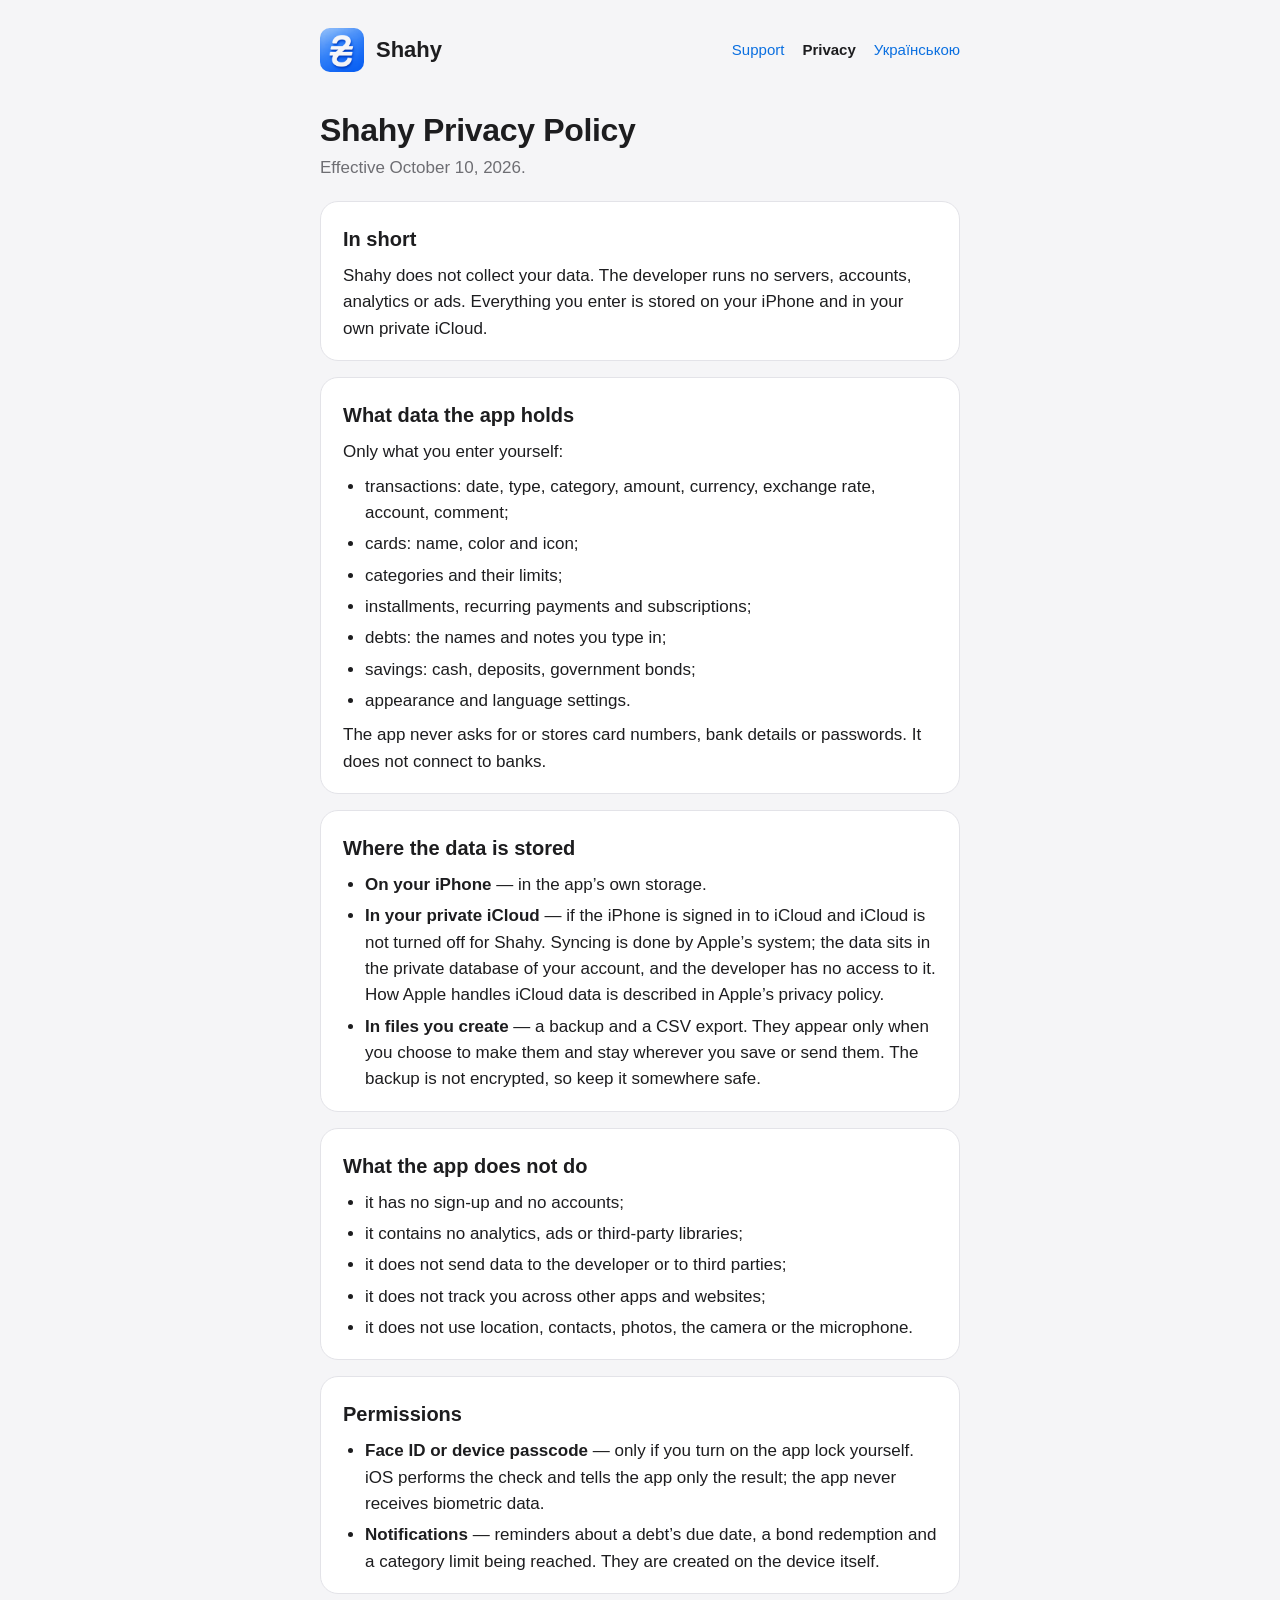
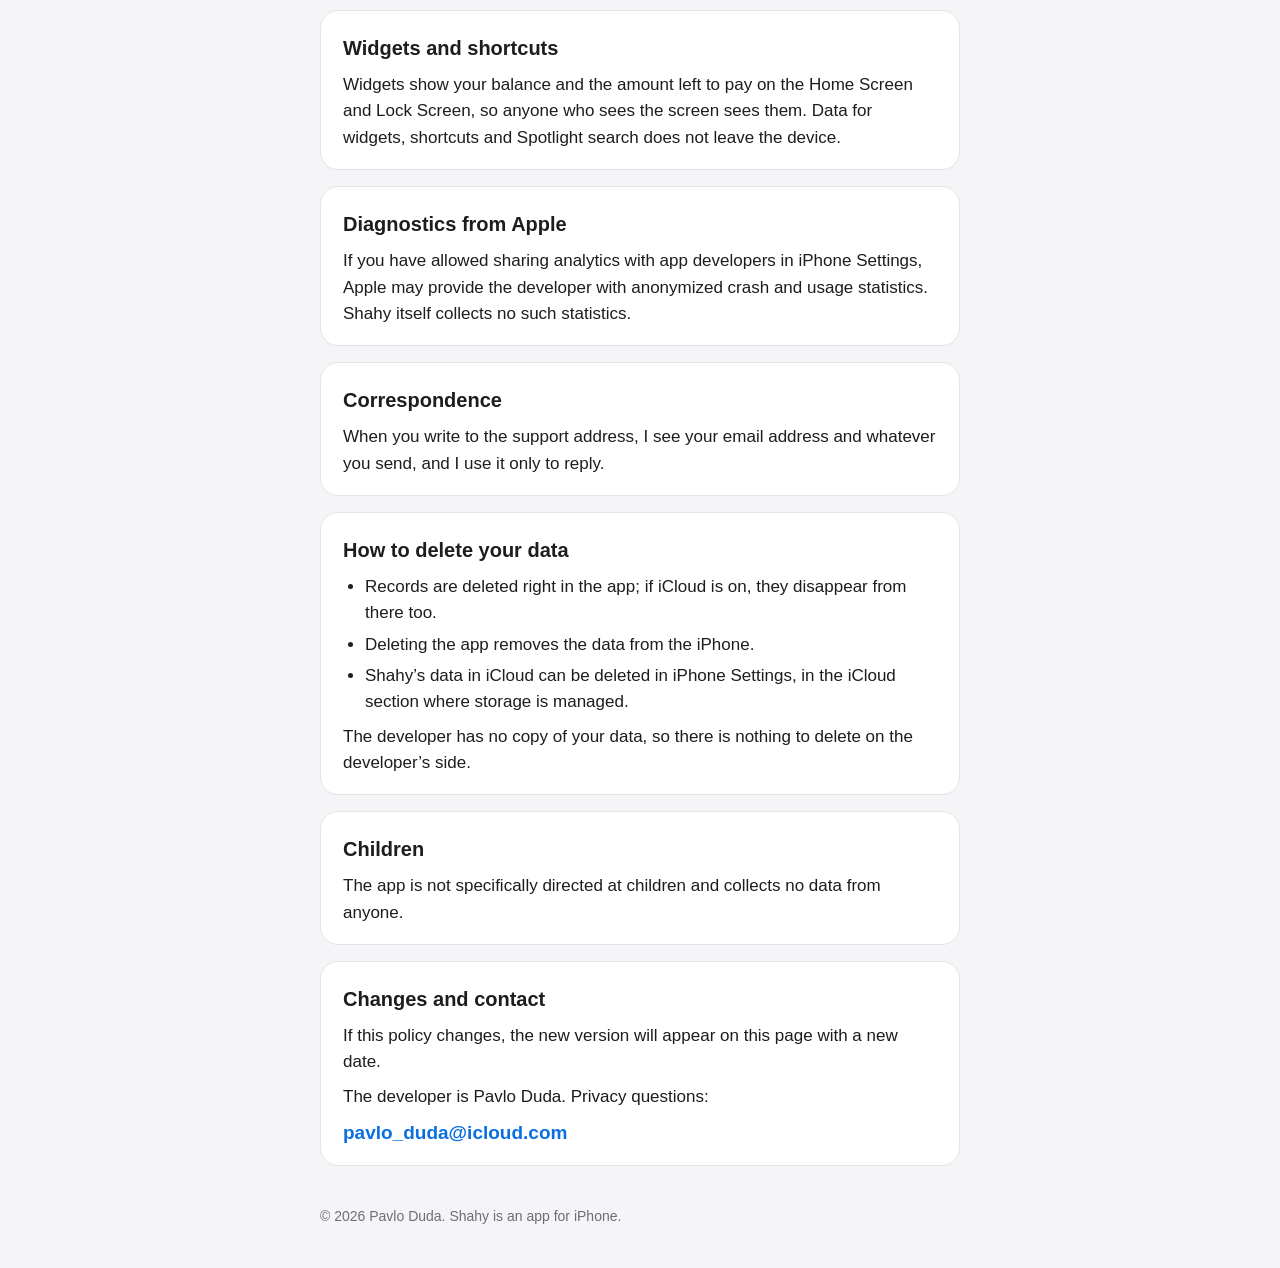
==== privacy/index.html @ a719e2cd "Support and privacy policy pages for Shahy Co-Authored-By: Claude Opus 5.5 <noreply@anthropic.com>" ====
<!doctype html>
<html lang="en">
<head>
<meta charset="utf-8">
<meta name="viewport" content="width=device-width, initial-scale=1">
<title>Shahy — Privacy Policy</title>
<meta name="description" content="Privacy policy of the Shahy app: it collects no data.">
<link rel="stylesheet" href="../style.css">
<link rel="icon" href="../icon.png">
</head>
<body>
<header>
  <div class="wrap">
    <a class="brand" href="../"><img src="../icon.png" alt="" width="44" height="44"><span>Shahy</span></a>
    <nav>
      <a href="../">Support</a>
      <a href="../privacy/" aria-current="page">Privacy</a>
      <a href="../uk/privacy/" lang="uk" hreflang="uk">Українською</a>
    </nav>
  </div>
</header>
<main>
  <div class="wrap">
    <h1>Shahy Privacy Policy</h1>
    <p class="lead">Effective October 10, 2026.</p>

    <section>
      <h2>In short</h2>
      <p>Shahy does not collect your data. The developer runs no servers, accounts, analytics or ads. Everything you enter is stored on your iPhone and in your own private iCloud.</p>
    </section>

    <section>
      <h2>What data the app holds</h2>
      <p>Only what you enter yourself:</p>
      <ul>
        <li>transactions: date, type, category, amount, currency, exchange rate, account, comment;</li>
        <li>cards: name, color and icon;</li>
        <li>categories and their limits;</li>
        <li>installments, recurring payments and subscriptions;</li>
        <li>debts: the names and notes you type in;</li>
        <li>savings: cash, deposits, government bonds;</li>
        <li>appearance and language settings.</li>
      </ul>
      <p>The app never asks for or stores card numbers, bank details or passwords. It does not connect to banks.</p>
    </section>

    <section>
      <h2>Where the data is stored</h2>
      <ul>
        <li><strong>On your iPhone</strong> — in the app’s own storage.</li>
        <li><strong>In your private iCloud</strong> — if the iPhone is signed in to iCloud and iCloud is not turned off for Shahy. Syncing is done by Apple’s system; the data sits in the private database of your account, and the developer has no access to it. How Apple handles iCloud data is described in Apple’s privacy policy.</li>
        <li><strong>In files you create</strong> — a backup and a CSV export. They appear only when you choose to make them and stay wherever you save or send them. The backup is not encrypted, so keep it somewhere safe.</li>
      </ul>
    </section>

    <section>
      <h2>What the app does not do</h2>
      <ul>
        <li>it has no sign-up and no accounts;</li>
        <li>it contains no analytics, ads or third-party libraries;</li>
        <li>it does not send data to the developer or to third parties;</li>
        <li>it does not track you across other apps and websites;</li>
        <li>it does not use location, contacts, photos, the camera or the microphone.</li>
      </ul>
    </section>

    <section>
      <h2>Permissions</h2>
      <ul>
        <li><strong>Face ID or device passcode</strong> — only if you turn on the app lock yourself. iOS performs the check and tells the app only the result; the app never receives biometric data.</li>
        <li><strong>Notifications</strong> — reminders about a debt’s due date, a bond redemption and a category limit being reached. They are created on the device itself.</li>
      </ul>
    </section>

    <section>
      <h2>Widgets and shortcuts</h2>
      <p>Widgets show your balance and the amount left to pay on the Home Screen and Lock Screen, so anyone who sees the screen sees them. Data for widgets, shortcuts and Spotlight search does not leave the device.</p>
    </section>

    <section>
      <h2>Diagnostics from Apple</h2>
      <p>If you have allowed sharing analytics with app developers in iPhone Settings, Apple may provide the developer with anonymized crash and usage statistics. Shahy itself collects no such statistics.</p>
    </section>

    <section>
      <h2>Correspondence</h2>
      <p>When you write to the support address, I see your email address and whatever you send, and I use it only to reply.</p>
    </section>

    <section>
      <h2>How to delete your data</h2>
      <ul>
        <li>Records are deleted right in the app; if iCloud is on, they disappear from there too.</li>
        <li>Deleting the app removes the data from the iPhone.</li>
        <li>Shahy’s data in iCloud can be deleted in iPhone Settings, in the iCloud section where storage is managed.</li>
      </ul>
      <p>The developer has no copy of your data, so there is nothing to delete on the developer’s side.</p>
    </section>

    <section>
      <h2>Children</h2>
      <p>The app is not specifically directed at children and collects no data from anyone.</p>
    </section>

    <section>
      <h2>Changes and contact</h2>
      <p>If this policy changes, the new version will appear on this page with a new date.</p>
      <p>The developer is Pavlo Duda. Privacy questions:</p>
      <p><a class="mail" href="mailto:pavlo_duda@icloud.com">pavlo_duda@icloud.com</a></p>
    </section>
  </div>
</main>
<footer>
  <div class="wrap">© 2026 Pavlo Duda. Shahy is an app for iPhone.</div>
</footer>
</body>
</html>
---- style.css ----
:root {
  color-scheme: light dark;
  --bg: #f5f5f7; --card: #ffffff; --text: #1d1d1f; --muted: #6e6e73;
  --accent: #0a6fe0; --line: #e3e3e8;
}
@media (prefers-color-scheme: dark) {
  :root { --bg: #000000; --card: #1c1c1e; --text: #f5f5f7; --muted: #98989d; --accent: #4aa3ff; --line: #2c2c2e; }
}
* { box-sizing: border-box; }
html { -webkit-text-size-adjust: 100%; }
body {
  margin: 0; background: var(--bg); color: var(--text);
  font: 17px/1.55 -apple-system, BlinkMacSystemFont, "SF Pro Text", "Segoe UI", Roboto, "Helvetica Neue", sans-serif;
}
.wrap { max-width: 680px; margin: 0 auto; padding: 0 20px; }
header .wrap { display: flex; align-items: center; justify-content: space-between; gap: 12px 20px; flex-wrap: wrap; padding-top: 28px; padding-bottom: 8px; }
.brand { display: flex; align-items: center; gap: 12px; color: inherit; text-decoration: none; font-size: 22px; font-weight: 700; }
.brand img { width: 44px; height: 44px; border-radius: 22.5%; }
nav { display: flex; gap: 18px; flex-wrap: wrap; font-size: 15px; }
a { color: var(--accent); text-decoration: none; }
a:hover { text-decoration: underline; }
nav a[aria-current="page"] { color: var(--text); font-weight: 600; }
main { padding: 12px 0 8px; }
h1 { font-size: 32px; line-height: 1.15; margin: 20px 0 6px; letter-spacing: -0.01em; }
.lead { color: var(--muted); margin: 0 0 20px; }
section { background: var(--card); border: 1px solid var(--line); border-radius: 18px; padding: 4px 22px 10px; margin: 16px 0; }
h2 { font-size: 20px; margin: 18px 0 6px; }
h3 { font-size: 17px; margin: 18px 0 2px; }
p { margin: 8px 0; }
ul { margin: 8px 0; padding-left: 22px; }
li { margin: 5px 0; }
.mail { font-size: 19px; font-weight: 600; overflow-wrap: anywhere; }
footer { color: var(--muted); font-size: 14px; padding: 16px 0 40px; }
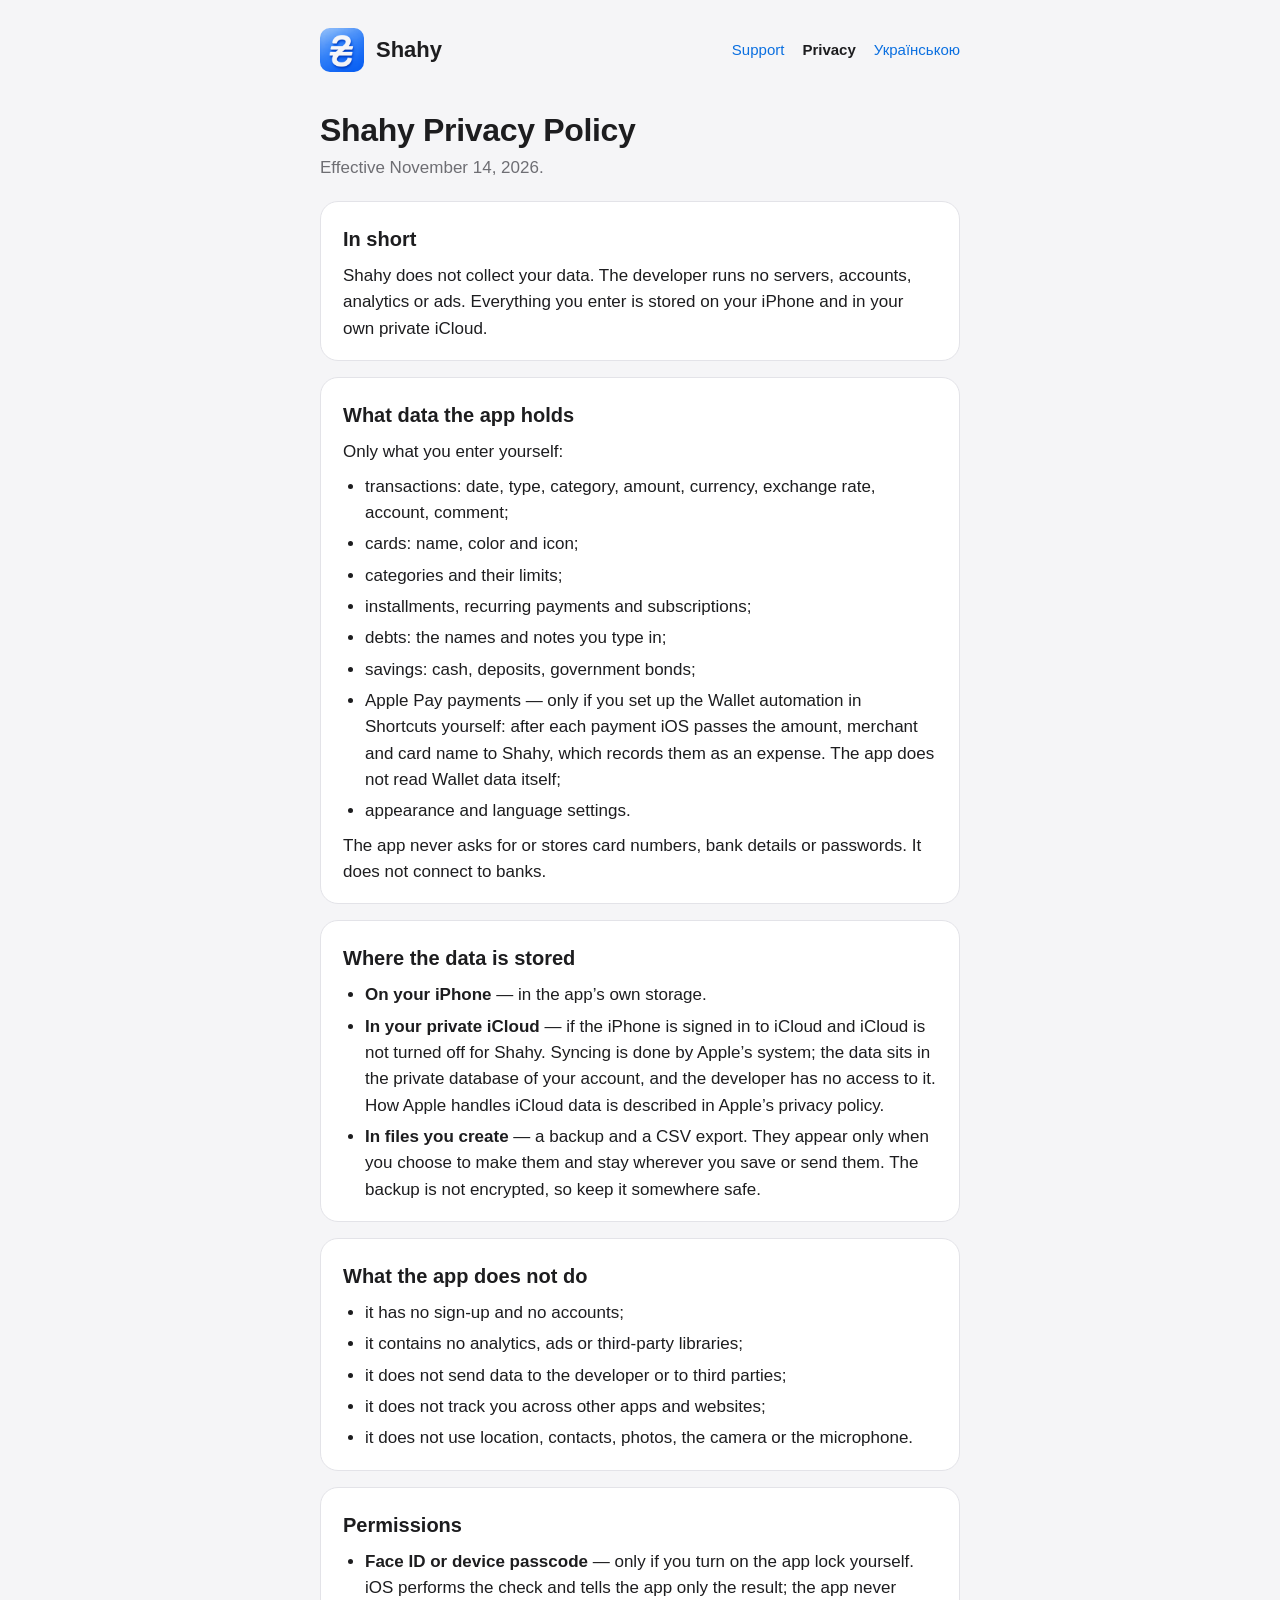
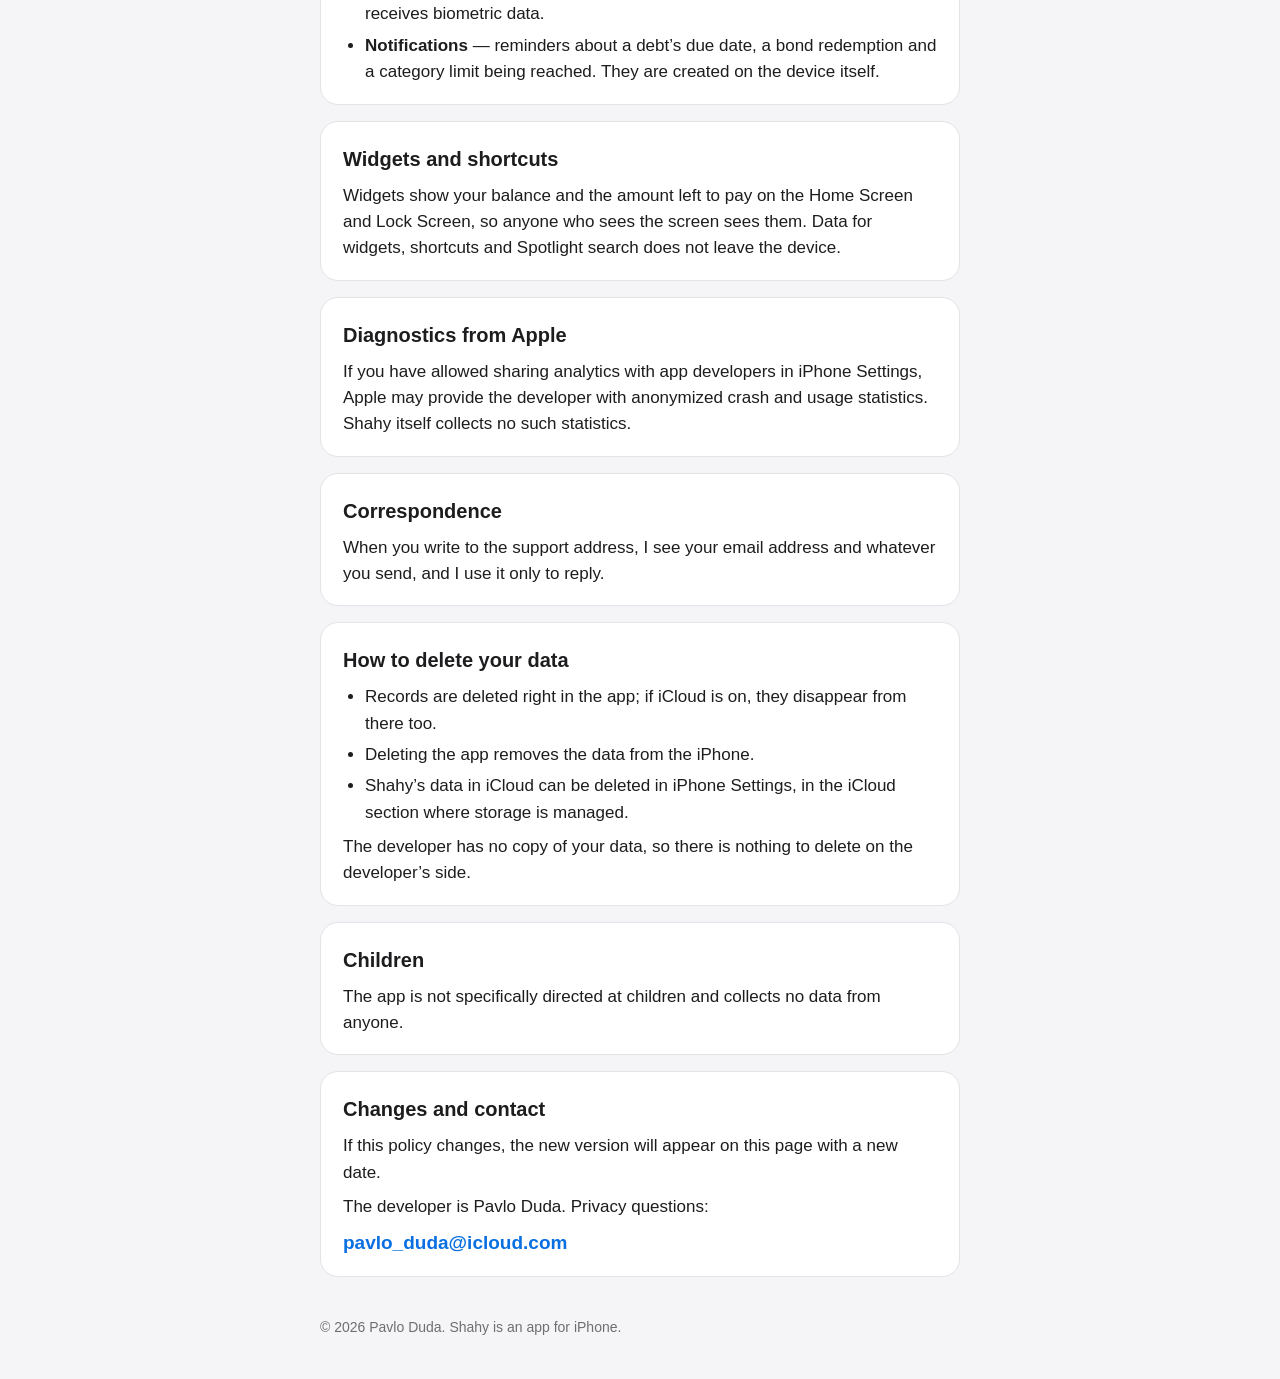
==== commit 889bb964: "Privacy: Apple Pay payments; support: iOS 26, no iCloud section - Privacy policy (en, uk): Apple Pay" ====
--- a/privacy/index.html
+++ b/privacy/index.html
@@ -22,7 +22,7 @@
 <main>
   <div class="wrap">
     <h1>Shahy Privacy Policy</h1>
-    <p class="lead">Effective October 10, 2026.</p>
+    <p class="lead">Effective November 14, 2026.</p>
 
     <section>
       <h2>In short</h2>
@@ -39,6 +39,7 @@
         <li>installments, recurring payments and subscriptions;</li>
         <li>debts: the names and notes you type in;</li>
         <li>savings: cash, deposits, government bonds;</li>
+        <li>Apple Pay payments — only if you set up the Wallet automation in Shortcuts yourself: after each payment iOS passes the amount, merchant and card name to Shahy, which records them as an expense. The app does not read Wallet data itself;</li>
         <li>appearance and language settings.</li>
       </ul>
       <p>The app never asks for or stores card numbers, bank details or passwords. It does not connect to banks.</p>
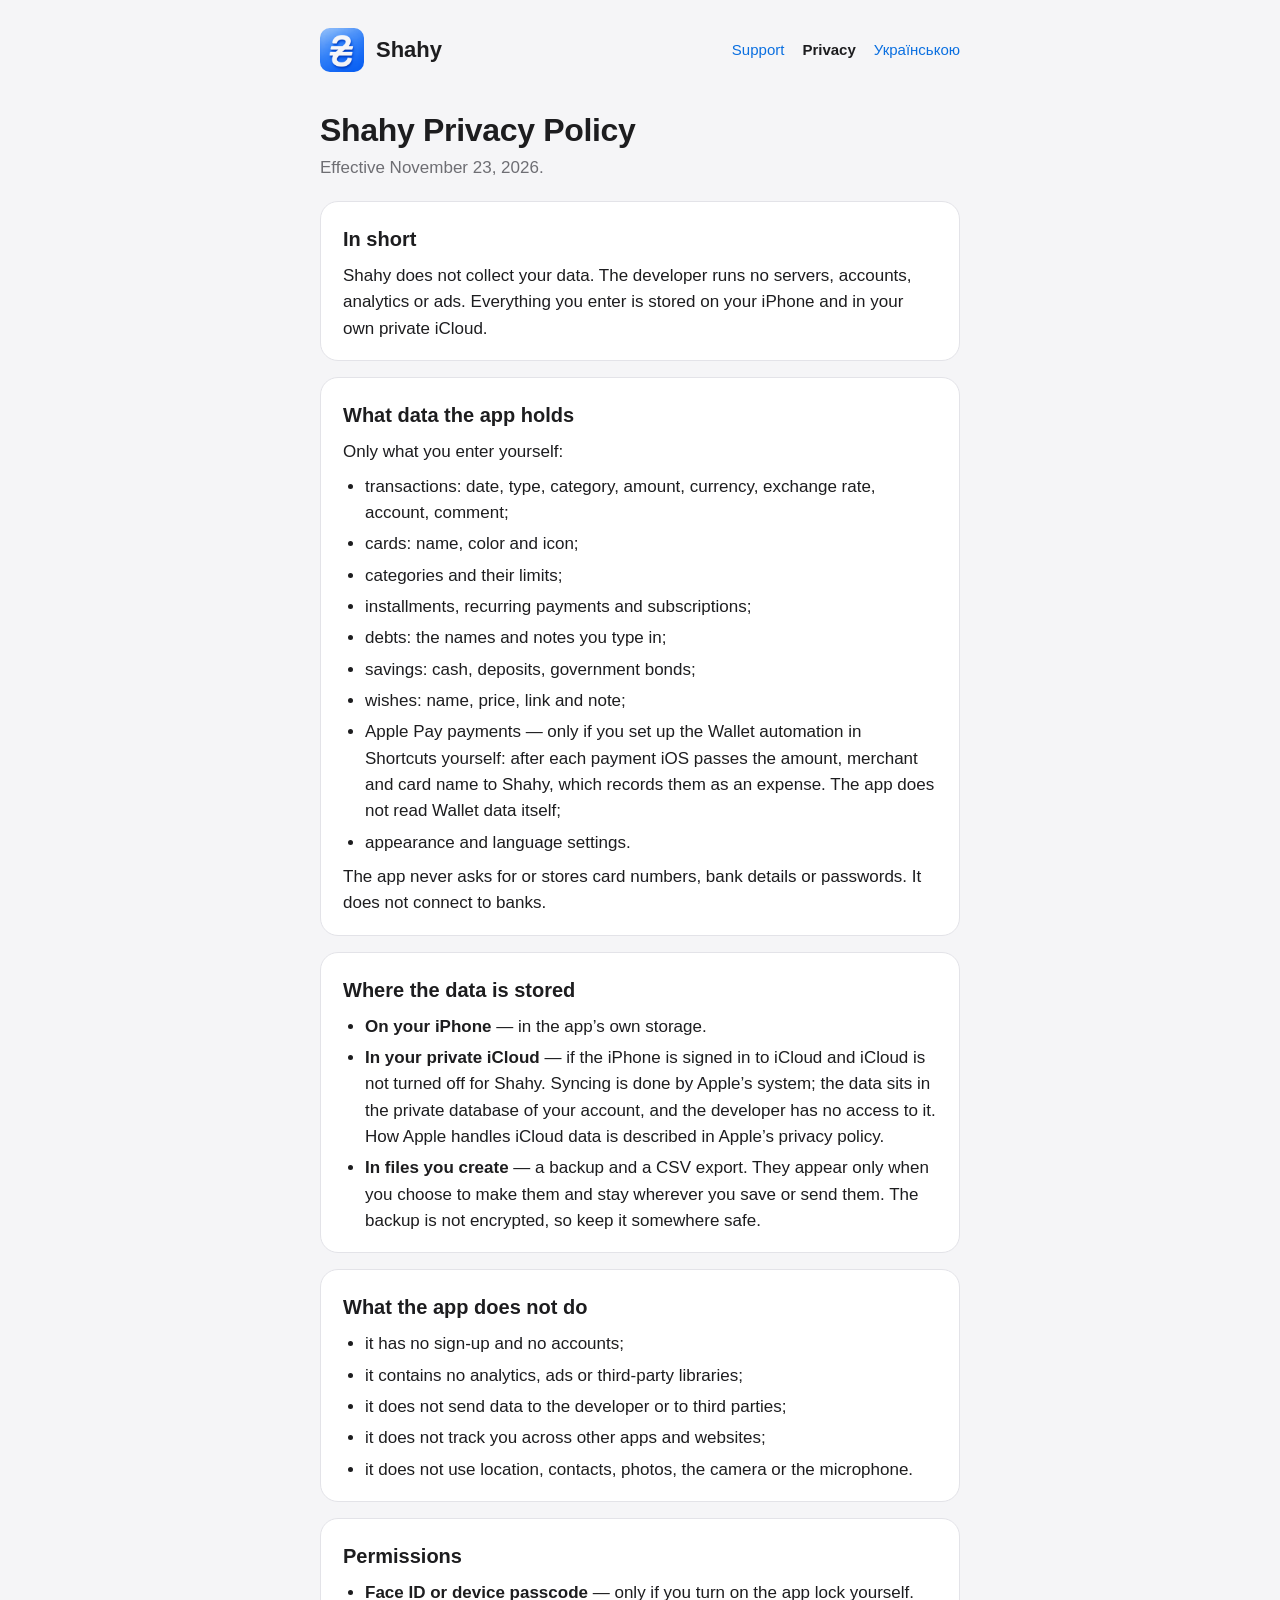
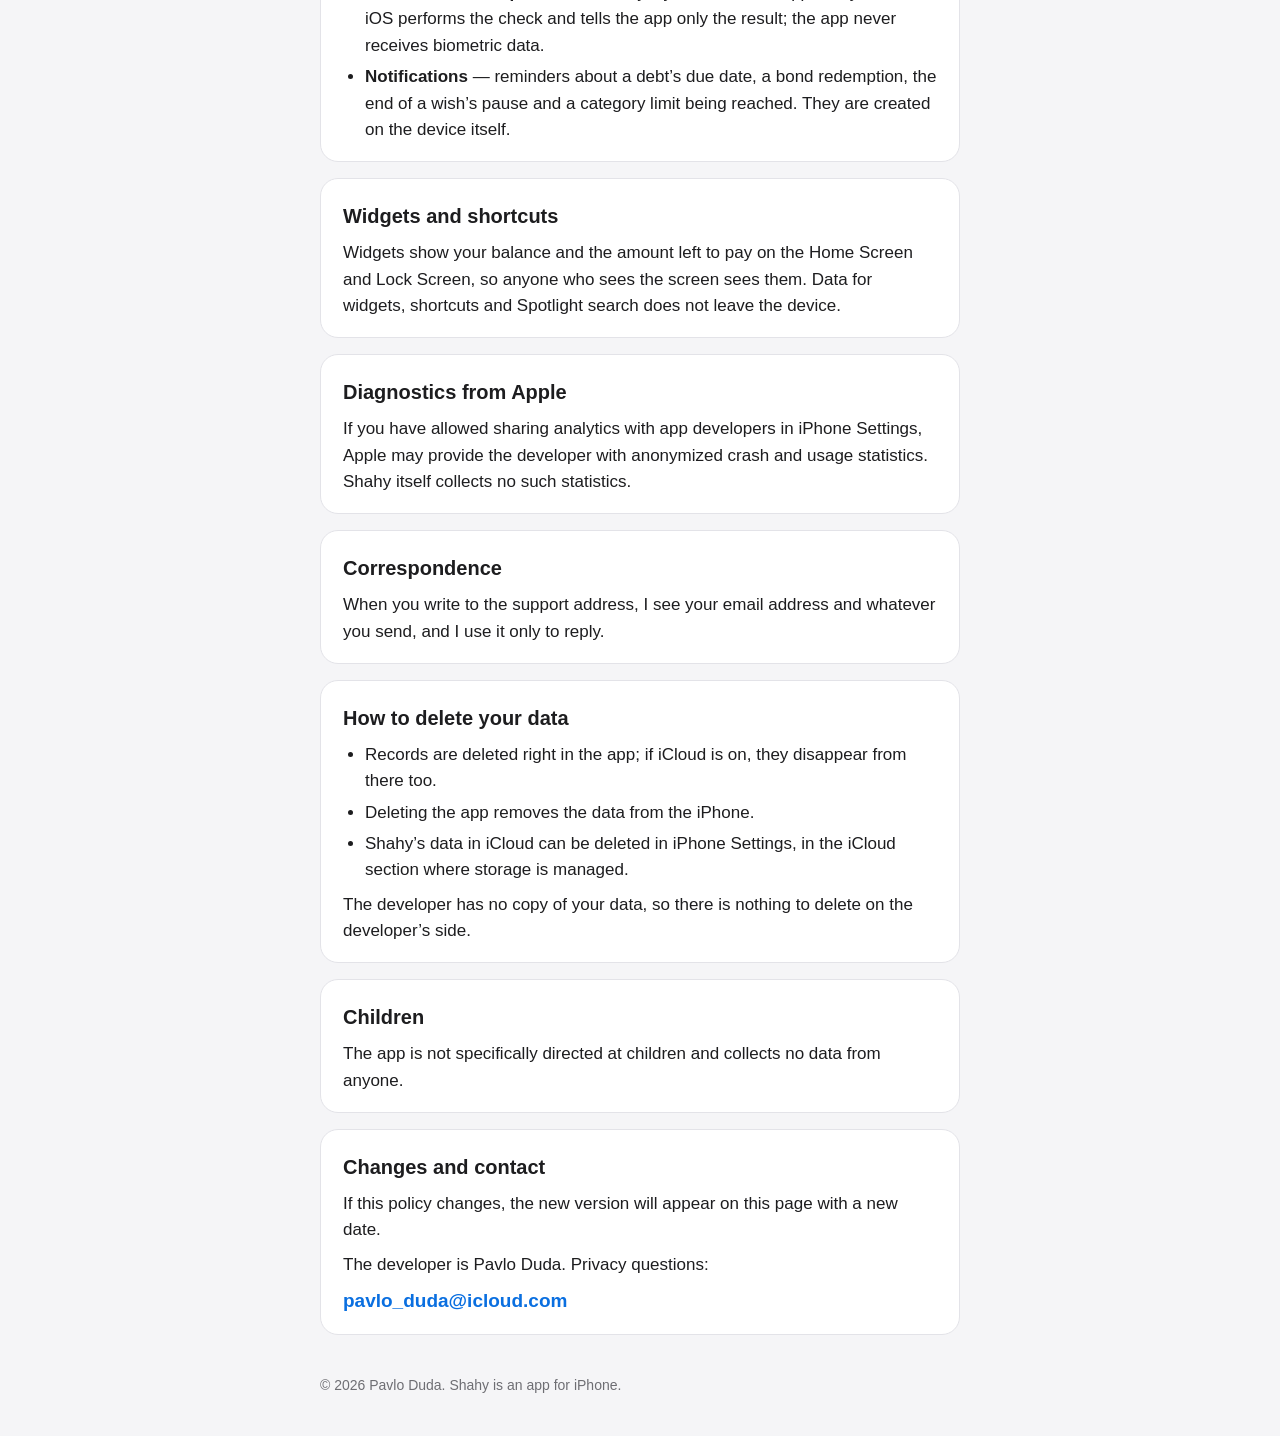
==== commit e0a1f177: "Privacy: wishes and their reminders Shahy 5.2.1 adds a wishlist: the data list (en, uk) now names wi" ====
--- a/privacy/index.html
+++ b/privacy/index.html
@@ -3,6 +3,7 @@
 <head>
 <meta charset="utf-8">
 <meta name="viewport" content="width=device-width, initial-scale=1">
+<meta name="apple-itunes-app" content="app-id=6821133434">
 <title>Shahy — Privacy Policy</title>
 <meta name="description" content="Privacy policy of the Shahy app: it collects no data.">
 <link rel="stylesheet" href="../style.css">
@@ -22,7 +23,7 @@
 <main>
   <div class="wrap">
     <h1>Shahy Privacy Policy</h1>
-    <p class="lead">Effective November 14, 2026.</p>
+    <p class="lead">Effective November 23, 2026.</p>
 
     <section>
       <h2>In short</h2>
@@ -39,6 +40,7 @@
         <li>installments, recurring payments and subscriptions;</li>
         <li>debts: the names and notes you type in;</li>
         <li>savings: cash, deposits, government bonds;</li>
+        <li>wishes: name, price, link and note;</li>
         <li>Apple Pay payments — only if you set up the Wallet automation in Shortcuts yourself: after each payment iOS passes the amount, merchant and card name to Shahy, which records them as an expense. The app does not read Wallet data itself;</li>
         <li>appearance and language settings.</li>
       </ul>
@@ -69,7 +71,7 @@
       <h2>Permissions</h2>
       <ul>
         <li><strong>Face ID or device passcode</strong> — only if you turn on the app lock yourself. iOS performs the check and tells the app only the result; the app never receives biometric data.</li>
-        <li><strong>Notifications</strong> — reminders about a debt’s due date, a bond redemption and a category limit being reached. They are created on the device itself.</li>
+        <li><strong>Notifications</strong> — reminders about a debt’s due date, a bond redemption, the end of a wish’s pause and a category limit being reached. They are created on the device itself.</li>
       </ul>
     </section>
 
